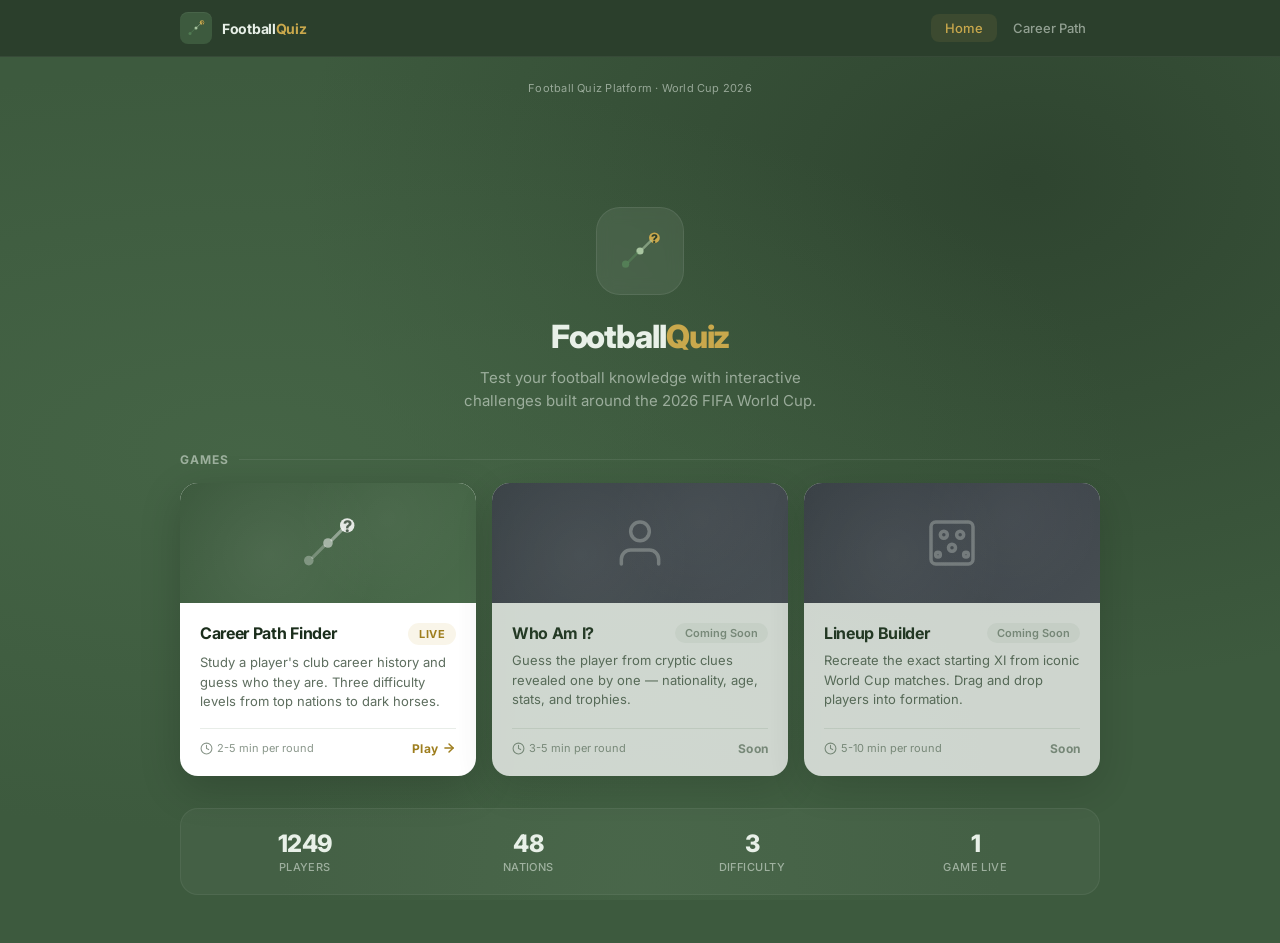
==== index.html @ f177d13b "Football Quiz Platform - initial release Career Path Finder game with scoring system, session nickna" ====
<!DOCTYPE html>
<html lang="en">
<head>
  <meta charset="UTF-8">
  <meta name="viewport" content="width=device-width, initial-scale=1.0">
  <title>Football Quiz Platform — World Cup 2026</title>
  <meta name="description" content="Test your football knowledge with career quizzes, lineup challenges, and more. Built for the 2026 FIFA World Cup.">
  <link rel="preconnect" href="https://fonts.googleapis.com">
  <link href="https://fonts.googleapis.com/css2?family=Inter:wght@400;500;600;700;800&display=swap" rel="stylesheet">
  <link rel="stylesheet" href="./shared/styles.css">
  <style>
    .hero {
      text-align: center;
      padding: 3.5rem 1rem 2.5rem;
    }
    .hero-logo {
      width: 88px; height: 88px;
      background: rgba(255,255,255,0.07);
      border: 1px solid rgba(255,255,255,0.08);
      border-radius: 24px;
      display: flex; align-items: center; justify-content: center;
      margin: 0 auto 1.5rem;
      backdrop-filter: blur(8px);
    }
    .hero h1 {
      font-size: 32px;
      font-weight: 800;
      color: var(--text-on-dark);
      letter-spacing: -0.035em;
      line-height: 1.15;
    }
    .hero h1 span { color: var(--accent); }
    .hero p {
      font-size: 15px;
      color: var(--text-on-dark-muted);
      margin-top: 10px;
      max-width: 400px;
      margin-left: auto;
      margin-right: auto;
      line-height: 1.55;
    }

    .section-label {
      font-size: 12px;
      font-weight: 700;
      text-transform: uppercase;
      letter-spacing: 0.08em;
      color: var(--text-on-dark-muted);
      margin-bottom: 1rem;
      display: flex;
      align-items: center;
      gap: 10px;
    }
    .section-label::after {
      content: '';
      flex: 1;
      height: 1px;
      background: rgba(255,255,255,0.08);
    }

    .games-grid {
      display: grid;
      grid-template-columns: repeat(auto-fill, minmax(280px, 1fr));
      gap: 16px;
    }

    .game-tile {
      background: var(--surface);
      border-radius: var(--radius-lg);
      overflow: hidden;
      box-shadow: var(--shadow-lg);
      transition: all var(--transition);
      cursor: pointer;
      text-decoration: none;
      color: inherit;
      display: flex;
      flex-direction: column;
    }
    .game-tile:hover {
      transform: translateY(-4px);
      box-shadow: var(--shadow-xl);
    }

    .tile-banner {
      height: 120px;
      display: flex;
      align-items: center;
      justify-content: center;
      position: relative;
      overflow: hidden;
    }
    .tile-banner svg { position: relative; z-index: 1; }

    .tile-banner-career {
      background: linear-gradient(135deg, var(--bg-main), var(--bg-light));
    }
    .tile-banner-coming {
      background: linear-gradient(135deg, #3a3a4a, #4a4a5a);
    }

    .tile-banner::after {
      content: '';
      position: absolute;
      inset: 0;
      background:
        radial-gradient(circle at 30% 60%, rgba(255,255,255,0.06) 0%, transparent 50%),
        radial-gradient(circle at 70% 30%, rgba(255,255,255,0.04) 0%, transparent 40%);
    }

    .tile-body {
      padding: 1.25rem;
      flex: 1;
      display: flex;
      flex-direction: column;
    }
    .tile-header {
      display: flex;
      align-items: flex-start;
      justify-content: space-between;
      gap: 10px;
      margin-bottom: 8px;
    }
    .tile-title {
      font-size: 16px;
      font-weight: 700;
      color: var(--text-primary);
      letter-spacing: -0.02em;
    }
    .tile-desc {
      font-size: 13px;
      color: var(--text-secondary);
      line-height: 1.5;
      flex: 1;
    }
    .tile-footer {
      display: flex;
      align-items: center;
      justify-content: space-between;
      margin-top: 1rem;
      padding-top: 0.75rem;
      border-top: 1px solid var(--border-light);
    }
    .tile-meta {
      font-size: 11px;
      color: var(--text-muted);
      display: flex;
      align-items: center;
      gap: 4px;
    }
    .tile-meta svg { width: 13px; height: 13px; stroke: var(--text-muted); stroke-width: 2; fill: none; }
    .tile-play {
      font-size: 12px;
      font-weight: 700;
      color: var(--accent-text);
      display: flex;
      align-items: center;
      gap: 4px;
      letter-spacing: 0.02em;
    }
    .tile-play svg { width: 14px; height: 14px; stroke: var(--accent-text); stroke-width: 2.5; fill: none; }

    .tile-coming-badge {
      display: inline-flex;
      align-items: center;
      gap: 4px;
      font-size: 11px;
      font-weight: 600;
      color: var(--text-muted);
      padding: 3px 10px;
      background: var(--surface-alt);
      border-radius: 999px;
    }

    .stats-bar {
      display: flex;
      gap: 16px;
      justify-content: center;
      margin-top: 2rem;
      padding: 1.25rem;
      background: rgba(255,255,255,0.04);
      border: 1px solid rgba(255,255,255,0.06);
      border-radius: var(--radius-lg);
    }
    .stat-item { text-align: center; flex: 1; }
    .stat-value {
      font-size: 24px;
      font-weight: 800;
      color: var(--text-on-dark);
      letter-spacing: -0.03em;
    }
    .stat-label {
      font-size: 11px;
      color: var(--text-on-dark-muted);
      margin-top: 2px;
      text-transform: uppercase;
      letter-spacing: 0.04em;
      font-weight: 500;
    }

    @media (max-width: 640px) {
      .hero { padding: 2.5rem 1rem 2rem; }
      .hero h1 { font-size: 26px; }
      .games-grid { grid-template-columns: 1fr; }
      .stats-bar { gap: 8px; padding: 1rem; }
      .stat-value { font-size: 20px; }
    }
  </style>
</head>
<body>
<script src="./shared/nav.js" data-active="home"></script>

<div class="page">

  <!-- HERO -->
  <div class="hero fade-in">
    <div class="hero-logo">
      <svg width="48" height="48" viewBox="0 0 40 40" fill="none">
        <circle cx="8" cy="31" r="3" fill="#5A8A5C" opacity="0.7"/>
        <circle cx="20" cy="20" r="3" fill="#A8C5A0"/>
        <circle cx="32" cy="9" r="4.5" fill="#C9A84C"/>
        <line x1="10.5" y1="29" x2="17.5" y2="22" stroke="#5A8A5C" stroke-width="2" stroke-linecap="round" opacity="0.5"/>
        <line x1="22.5" y1="18" x2="29" y2="11.5" stroke="#A8C5A0" stroke-width="2" stroke-linecap="round" opacity="0.6"/>
        <text x="32" y="13" text-anchor="middle" font-family="Inter,sans-serif" font-size="10" font-weight="800" fill="#2B3F2C">?</text>
      </svg>
    </div>
    <h1>Football<span>Quiz</span></h1>
    <p>Test your football knowledge with interactive challenges built around the 2026 FIFA World Cup.</p>
  </div>

  <!-- GAMES -->
  <div class="section-label">Games</div>
  <div class="games-grid fade-in">

    <!-- Career Path Finder -->
    <a class="game-tile" href="./games/career-path/index.html">
      <div class="tile-banner tile-banner-career">
        <svg width="64" height="64" viewBox="0 0 40 40" fill="none">
          <circle cx="8" cy="31" r="3" fill="rgba(255,255,255,0.3)"/>
          <circle cx="20" cy="20" r="3" fill="rgba(255,255,255,0.5)"/>
          <circle cx="32" cy="9" r="4.5" fill="rgba(255,255,255,0.85)"/>
          <line x1="10.5" y1="29" x2="17.5" y2="22" stroke="rgba(255,255,255,0.25)" stroke-width="2" stroke-linecap="round"/>
          <line x1="22.5" y1="18" x2="29" y2="11.5" stroke="rgba(255,255,255,0.4)" stroke-width="2" stroke-linecap="round"/>
          <text x="32" y="13" text-anchor="middle" font-family="Inter,sans-serif" font-size="10" font-weight="800" fill="rgba(43,63,44,0.8)">?</text>
        </svg>
      </div>
      <div class="tile-body">
        <div class="tile-header">
          <div class="tile-title">Career Path Finder</div>
          <span class="badge badge-accent">Live</span>
        </div>
        <div class="tile-desc">Study a player's club career history and guess who they are. Three difficulty levels from top nations to dark horses.</div>
        <div class="tile-footer">
          <div class="tile-meta">
            <svg viewBox="0 0 24 24" stroke-linecap="round"><circle cx="12" cy="12" r="10"/><polyline points="12 6 12 12 16 14"/></svg>
            2-5 min per round
          </div>
          <div class="tile-play">
            Play
            <svg viewBox="0 0 24 24" stroke-linecap="round"><line x1="5" y1="12" x2="19" y2="12"/><polyline points="12 5 19 12 12 19"/></svg>
          </div>
        </div>
      </div>
    </a>

    <!-- Coming Soon: Who Am I -->
    <div class="game-tile" style="cursor:default; opacity:0.75;">
      <div class="tile-banner tile-banner-coming">
        <svg width="56" height="56" viewBox="0 0 24 24" fill="none" stroke="rgba(255,255,255,0.35)" stroke-width="1.5" stroke-linecap="round">
          <path d="M20 21v-2a4 4 0 0 0-4-4H8a4 4 0 0 0-4 4v2"/>
          <circle cx="12" cy="7" r="4"/>
        </svg>
      </div>
      <div class="tile-body">
        <div class="tile-header">
          <div class="tile-title">Who Am I?</div>
          <span class="tile-coming-badge">Coming Soon</span>
        </div>
        <div class="tile-desc">Guess the player from cryptic clues revealed one by one — nationality, age, stats, and trophies.</div>
        <div class="tile-footer">
          <div class="tile-meta">
            <svg viewBox="0 0 24 24" stroke-linecap="round"><circle cx="12" cy="12" r="10"/><polyline points="12 6 12 12 16 14"/></svg>
            3-5 min per round
          </div>
          <div class="tile-play" style="color:var(--text-muted);">Soon</div>
        </div>
      </div>
    </div>

    <!-- Coming Soon: Lineup Builder -->
    <div class="game-tile" style="cursor:default; opacity:0.75;">
      <div class="tile-banner tile-banner-coming">
        <svg width="56" height="56" viewBox="0 0 24 24" fill="none" stroke="rgba(255,255,255,0.35)" stroke-width="1.5" stroke-linecap="round">
          <rect x="3" y="3" width="18" height="18" rx="2"/>
          <circle cx="8.5" cy="8.5" r="1.5"/><circle cx="15.5" cy="8.5" r="1.5"/>
          <circle cx="12" cy="14" r="1.5"/>
          <circle cx="6" cy="17" r="1"/><circle cx="18" cy="17" r="1"/>
        </svg>
      </div>
      <div class="tile-body">
        <div class="tile-header">
          <div class="tile-title">Lineup Builder</div>
          <span class="tile-coming-badge">Coming Soon</span>
        </div>
        <div class="tile-desc">Recreate the exact starting XI from iconic World Cup matches. Drag and drop players into formation.</div>
        <div class="tile-footer">
          <div class="tile-meta">
            <svg viewBox="0 0 24 24" stroke-linecap="round"><circle cx="12" cy="12" r="10"/><polyline points="12 6 12 12 16 14"/></svg>
            5-10 min per round
          </div>
          <div class="tile-play" style="color:var(--text-muted);">Soon</div>
        </div>
      </div>
    </div>

  </div>

  <!-- PLATFORM STATS -->
  <div class="stats-bar fade-in">
    <div class="stat-item">
      <div class="stat-value" id="stat-players">—</div>
      <div class="stat-label">Players</div>
    </div>
    <div class="stat-item">
      <div class="stat-value" id="stat-teams">—</div>
      <div class="stat-label">Nations</div>
    </div>
    <div class="stat-item">
      <div class="stat-value">3</div>
      <div class="stat-label">Difficulty</div>
    </div>
    <div class="stat-item">
      <div class="stat-value">1</div>
      <div class="stat-label">Game Live</div>
    </div>
  </div>

  <!-- YOUR STATS (shown if played at least once) -->
  <div class="stats-bar fade-in" id="user-stats-bar" style="display:none; margin-top:12px;">
    <div class="stat-item">
      <div class="stat-value" id="us-played">0</div>
      <div class="stat-label">Played</div>
    </div>
    <div class="stat-item">
      <div class="stat-value" id="us-winrate">0%</div>
      <div class="stat-label">Win Rate</div>
    </div>
    <div class="stat-item">
      <div class="stat-value" id="us-streak">0</div>
      <div class="stat-label">Streak</div>
    </div>
    <div class="stat-item">
      <div class="stat-value" style="color:var(--accent);" id="us-score">0</div>
      <div class="stat-label">Total Score</div>
    </div>
  </div>

</div>

<script src="./shared/scores.js"></script>
<script>
  fetch('./Worldcupcareers_ZENGIN.json')
    .then(r => r.json())
    .then(d => {
      const players = d.flatMap(t => t.Players);
      document.getElementById('stat-players').textContent = players.length;
      document.getElementById('stat-teams').textContent = d.length;
    })
    .catch(() => {});

  (function renderUserStats() {
    const stats = FQP.getStats();
    if (!stats.totalGames) return;
    document.getElementById('user-stats-bar').style.display = 'flex';
    document.getElementById('us-played').textContent = stats.totalGames;
    document.getElementById('us-winrate').textContent = FQP.getWinRate(stats) + '%';
    document.getElementById('us-streak').textContent = stats.currentStreak;
    document.getElementById('us-score').textContent = stats.totalScore;
  })();
</script>

</body>
</html>
---- shared/styles.css ----
/* ============================================================
   FOOTBALL QUIZ PLATFORM — Design System
   ============================================================ */

/* ===== TOKENS ===== */
:root {
  --bg-deep: #2B3F2C;
  --bg-main: #3D5A3E;
  --bg-light: #4A6B4B;
  --surface: #ffffff;
  --surface-hover: #f8faf8;
  --surface-alt: #f3f6f3;
  --surface-elevated: #ffffff;
  --accent: #C9A84C;
  --accent-hover: #B8932F;
  --accent-soft: rgba(201,168,76,0.12);
  --accent-text: #9E7E1E;
  --green-dark: #2C4A2E;
  --green-mid: #5A8A5C;
  --green-soft: #A8C5A0;
  --green-pale: #E4F0E2;
  --text-primary: #1B2E1C;
  --text-secondary: #5E6E5F;
  --text-muted: #8A978B;
  --text-on-dark: #E8F0E8;
  --text-on-dark-muted: rgba(232,240,232,0.55);
  --border: #D4DDD4;
  --border-light: #E8EDE8;
  --danger: #C0392B;
  --danger-bg: #FDF0EE;
  --success: #1B7A4A;
  --success-bg: #E8F6EF;
  --warning: #96700A;
  --warning-bg: #FDF6E3;
  --radius-sm: 8px;
  --radius-md: 12px;
  --radius-lg: 18px;
  --radius-xl: 24px;
  --shadow-sm: 0 1px 3px rgba(0,0,0,0.08);
  --shadow-md: 0 4px 16px rgba(0,0,0,0.10);
  --shadow-lg: 0 12px 40px rgba(0,0,0,0.18);
  --shadow-xl: 0 24px 64px rgba(0,0,0,0.22);
  --transition: 0.2s cubic-bezier(0.4, 0, 0.2, 1);
  --nav-height: 56px;
}

/* ===== RESET ===== */
*, *::before, *::after { box-sizing: border-box; margin: 0; padding: 0; }

body {
  font-family: 'Inter', -apple-system, BlinkMacSystemFont, 'Segoe UI', sans-serif;
  background: var(--bg-main);
  background-image:
    radial-gradient(ellipse at 20% 50%, rgba(74,107,75,0.6) 0%, transparent 60%),
    radial-gradient(ellipse at 80% 20%, rgba(43,63,44,0.8) 0%, transparent 50%),
    radial-gradient(ellipse at 50% 100%, rgba(74,107,75,0.4) 0%, transparent 40%);
  background-attachment: fixed;
  min-height: 100vh;
  min-height: 100dvh;
  color: var(--text-primary);
  -webkit-font-smoothing: antialiased;
}

a { color: inherit; text-decoration: none; }

/* ===== PLATFORM NAV ===== */
.platform-nav {
  position: sticky;
  top: 0;
  z-index: 200;
  background: var(--bg-deep);
  border-bottom: 1px solid rgba(255,255,255,0.06);
  backdrop-filter: blur(12px);
  -webkit-backdrop-filter: blur(12px);
}
.nav-inner {
  max-width: 960px;
  margin: 0 auto;
  height: var(--nav-height);
  display: flex;
  align-items: center;
  justify-content: space-between;
  padding: 0 1.25rem;
}
.nav-brand {
  display: flex;
  align-items: center;
  gap: 10px;
  text-decoration: none;
  flex-shrink: 0;
}
.nav-brand-icon {
  width: 32px; height: 32px;
  background: var(--bg-main);
  border-radius: 8px;
  display: flex; align-items: center; justify-content: center;
  box-shadow: inset 0 1px 0 rgba(255,255,255,0.06);
}
.nav-brand-text {
  font-size: 14px;
  font-weight: 700;
  color: var(--text-on-dark);
  letter-spacing: -0.02em;
}
.nav-brand-text span {
  color: var(--accent);
}

.nav-links {
  display: flex;
  align-items: center;
  gap: 2px;
}
.nav-link {
  padding: 6px 14px;
  font-size: 13px;
  font-weight: 500;
  color: var(--text-on-dark-muted);
  border-radius: var(--radius-sm);
  transition: all var(--transition);
  white-space: nowrap;
}
.nav-link:hover {
  color: var(--text-on-dark);
  background: rgba(255,255,255,0.06);
}
.nav-link.active {
  color: var(--accent);
  background: rgba(201,168,76,0.1);
}

.nav-hamburger {
  display: none;
  background: none;
  border: none;
  cursor: pointer;
  padding: 6px;
  color: var(--text-on-dark-muted);
}
.nav-hamburger svg { width: 22px; height: 22px; stroke: currentColor; stroke-width: 2; fill: none; }

/* ===== PAGE LAYOUT ===== */
.page {
  max-width: 960px;
  margin: 0 auto;
  padding: 2rem 1.25rem 3rem;
}
.page-narrow {
  max-width: 480px;
  margin: 0 auto;
  padding: 1.5rem 1rem 3rem;
}

/* ===== CARD ===== */
.card {
  background: var(--surface);
  border-radius: var(--radius-xl);
  padding: 1.75rem;
  box-shadow: var(--shadow-xl);
  position: relative;
  overflow: hidden;
}
.card::before {
  content: '';
  position: absolute;
  top: 0; left: 0; right: 0;
  height: 3px;
  background: linear-gradient(90deg, var(--accent), var(--green-mid), var(--accent));
}

/* ===== PLATFORM FOOTER ===== */
.platform-footer {
  text-align: center;
  padding: 1.5rem 1rem;
  font-size: 11px;
  color: var(--text-on-dark-muted);
  letter-spacing: 0.02em;
}
.platform-footer a {
  color: rgba(232,240,232,0.5);
  text-decoration: underline;
  text-underline-offset: 2px;
}
.platform-footer a:hover { color: var(--text-on-dark); }

/* ===== SHARED COMPONENTS ===== */
.badge {
  display: inline-flex;
  align-items: center;
  gap: 5px;
  font-size: 11px;
  font-weight: 700;
  padding: 4px 11px;
  border-radius: 999px;
  letter-spacing: 0.04em;
  text-transform: uppercase;
}
.badge-accent { background: var(--accent-soft); color: var(--accent-text); }
.badge-easy   { background: var(--success-bg);  color: var(--success); }
.badge-mid    { background: var(--warning-bg);  color: var(--warning); }
.badge-hard   { background: var(--danger-bg);   color: var(--danger); }

.btn {
  display: inline-flex;
  align-items: center;
  justify-content: center;
  gap: 7px;
  padding: 10px 20px;
  border: 1.5px solid var(--border);
  background: var(--surface);
  border-radius: var(--radius-md);
  font-size: 13px;
  font-weight: 600;
  font-family: inherit;
  color: var(--text-primary);
  cursor: pointer;
  transition: all var(--transition);
  white-space: nowrap;
}
.btn:hover { transform: translateY(-1px); box-shadow: var(--shadow-sm); }
.btn:active { transform: translateY(0); }
.btn-primary {
  background: var(--bg-main);
  color: var(--text-on-dark);
  border-color: var(--bg-main);
}
.btn-primary:hover { background: var(--bg-deep); border-color: var(--bg-deep); }
.btn-accent {
  background: var(--accent);
  color: #fff;
  border-color: var(--accent);
}
.btn-accent:hover { background: var(--accent-hover); border-color: var(--accent-hover); }
.btn-block { width: 100%; }
.btn-disabled { opacity: 0.32; pointer-events: none; }

svg.icon {
  width: 16px; height: 16px;
  stroke: currentColor;
  stroke-width: 2;
  stroke-linecap: round;
  stroke-linejoin: round;
  fill: none;
  display: inline-block;
  vertical-align: middle;
  flex-shrink: 0;
}

/* ===== ANIMATIONS ===== */
.fade-in {
  animation: fadeIn 0.35s ease;
}
@keyframes fadeIn {
  from { opacity: 0; transform: translateY(12px); }
  to   { opacity: 1; transform: translateY(0); }
}

/* ===== RESPONSIVE ===== */
@media (max-width: 640px) {
  .nav-links { display: none; }
  .nav-links.open {
    display: flex;
    flex-direction: column;
    position: absolute;
    top: var(--nav-height);
    left: 0; right: 0;
    background: var(--bg-deep);
    border-bottom: 1px solid rgba(255,255,255,0.06);
    padding: 8px 12px 12px;
    gap: 2px;
  }
  .nav-links.open .nav-link { padding: 10px 14px; }
  .nav-hamburger { display: flex; }
  .page { padding: 1.25rem 0.75rem 2rem; }
  .page-narrow { padding: 1rem 0.5rem 2rem; }
  .card { padding: 1.25rem; border-radius: var(--radius-lg); }
}
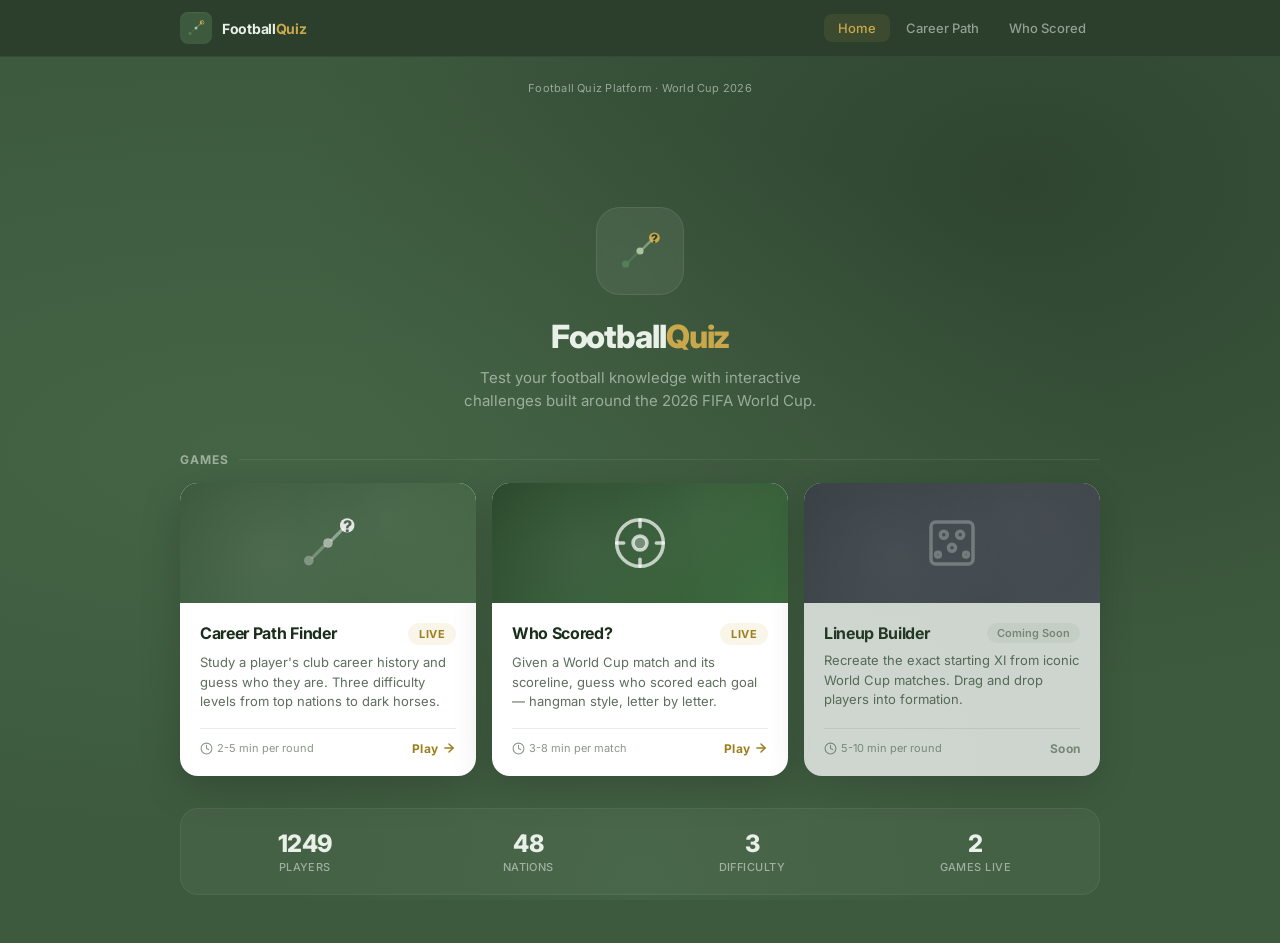
==== commit 0bca259e: "Add Who Scored game — guess World Cup goal scorers - New game: Classic mode (2002+ knockouts + all-t" ====
--- a/index.html
+++ b/index.html
@@ -94,6 +94,9 @@
     .tile-banner-career {
       background: linear-gradient(135deg, var(--bg-main), var(--bg-light));
     }
+    .tile-banner-whoscored {
+      background: linear-gradient(135deg, #2C4A2E, #3D6B3F);
+    }
     .tile-banner-coming {
       background: linear-gradient(135deg, #3a3a4a, #4a4a5a);
     }
@@ -262,29 +265,36 @@
       </div>
     </a>
 
-    <!-- Coming Soon: Who Am I -->
-    <div class="game-tile" style="cursor:default; opacity:0.75;">
-      <div class="tile-banner tile-banner-coming">
-        <svg width="56" height="56" viewBox="0 0 24 24" fill="none" stroke="rgba(255,255,255,0.35)" stroke-width="1.5" stroke-linecap="round">
-          <path d="M20 21v-2a4 4 0 0 0-4-4H8a4 4 0 0 0-4 4v2"/>
-          <circle cx="12" cy="7" r="4"/>
+    <!-- Who Scored -->
+    <a class="game-tile" href="./games/Who Scored/index.html">
+      <div class="tile-banner tile-banner-whoscored">
+        <svg width="56" height="56" viewBox="0 0 24 24" fill="none" stroke="rgba(255,255,255,0.7)" stroke-width="1.5" stroke-linecap="round">
+          <circle cx="12" cy="12" r="10"/>
+          <circle cx="12" cy="12" r="3" fill="rgba(255,255,255,0.3)"/>
+          <line x1="12" y1="2" x2="12" y2="5"/>
+          <line x1="12" y1="19" x2="12" y2="22"/>
+          <line x1="2" y1="12" x2="5" y2="12"/>
+          <line x1="19" y1="12" x2="22" y2="12"/>
         </svg>
       </div>
       <div class="tile-body">
         <div class="tile-header">
-          <div class="tile-title">Who Am I?</div>
-          <span class="tile-coming-badge">Coming Soon</span>
-        </div>
-        <div class="tile-desc">Guess the player from cryptic clues revealed one by one — nationality, age, stats, and trophies.</div>
+          <div class="tile-title">Who Scored?</div>
+          <span class="badge badge-accent">Live</span>
+        </div>
+        <div class="tile-desc">Given a World Cup match and its scoreline, guess who scored each goal — hangman style, letter by letter.</div>
         <div class="tile-footer">
           <div class="tile-meta">
             <svg viewBox="0 0 24 24" stroke-linecap="round"><circle cx="12" cy="12" r="10"/><polyline points="12 6 12 12 16 14"/></svg>
-            3-5 min per round
-          </div>
-          <div class="tile-play" style="color:var(--text-muted);">Soon</div>
-        </div>
-      </div>
-    </div>
+            3-8 min per match
+          </div>
+          <div class="tile-play">
+            Play
+            <svg viewBox="0 0 24 24" stroke-linecap="round"><line x1="5" y1="12" x2="19" y2="12"/><polyline points="12 5 19 12 12 19"/></svg>
+          </div>
+        </div>
+      </div>
+    </a>
 
     <!-- Coming Soon: Lineup Builder -->
     <div class="game-tile" style="cursor:default; opacity:0.75;">
@@ -329,8 +339,8 @@
       <div class="stat-label">Difficulty</div>
     </div>
     <div class="stat-item">
-      <div class="stat-value">1</div>
-      <div class="stat-label">Game Live</div>
+      <div class="stat-value">2</div>
+      <div class="stat-label">Games Live</div>
     </div>
   </div>
 
